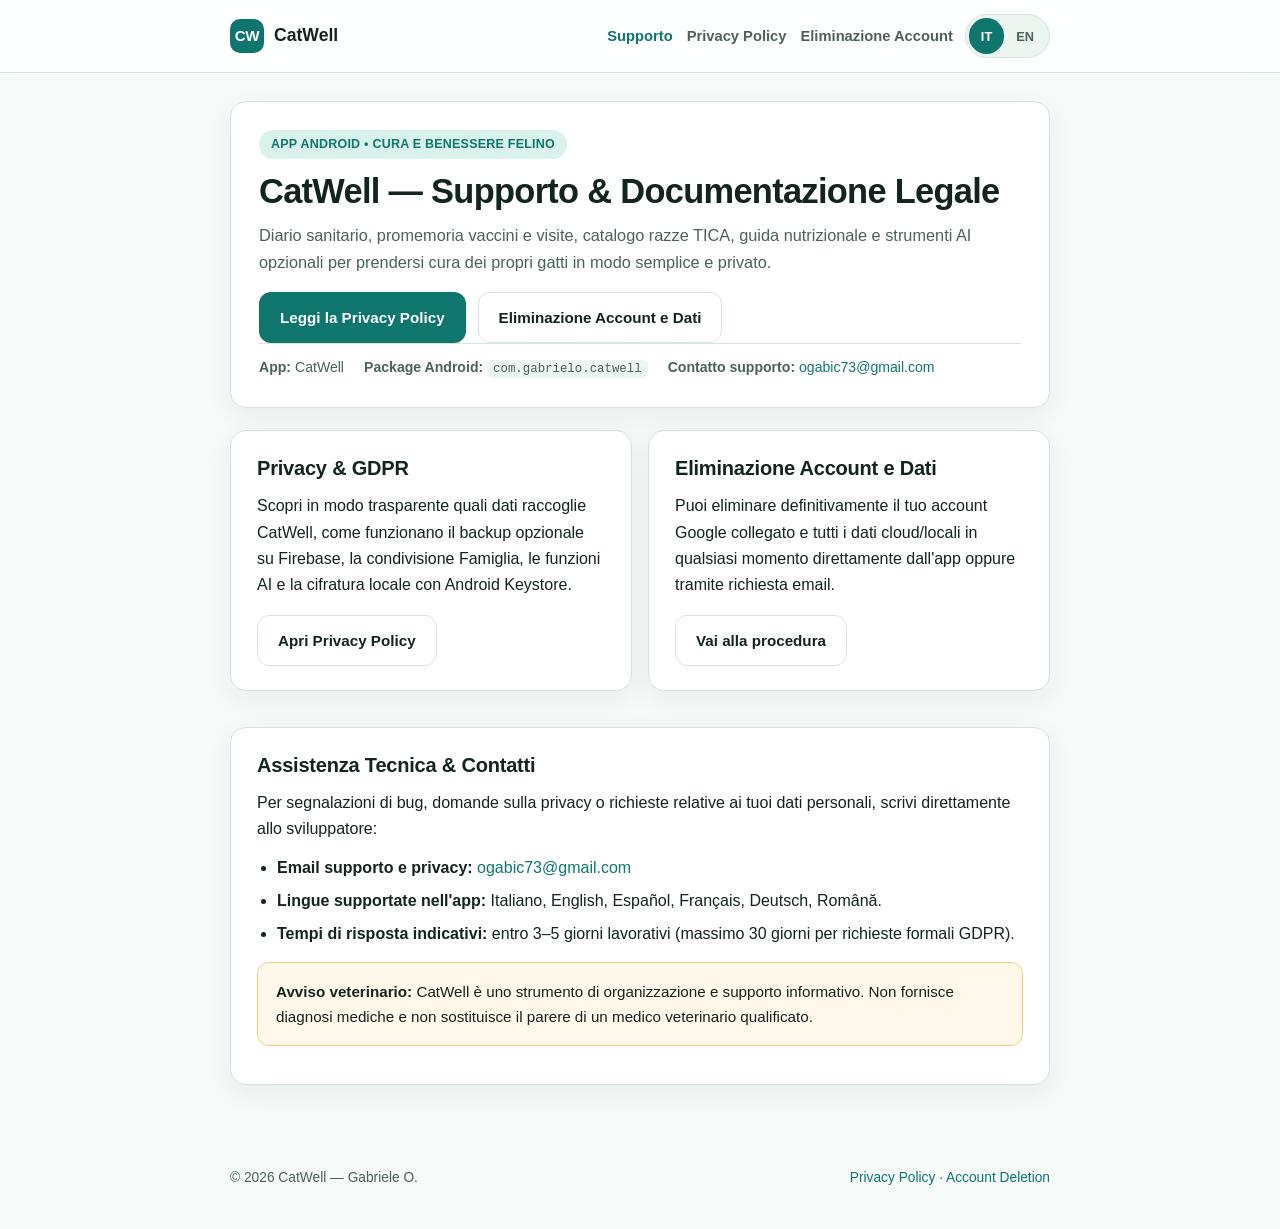
==== index.html @ 0271b12c "Add files via upload" ====
<!DOCTYPE html>
<html lang="it">
<head>
  <meta charset="UTF-8">
  <meta name="viewport" content="width=device-width, initial-scale=1.0">
  <title>CatWell — Supporto, Privacy &amp; Eliminazione Account</title>
  <meta name="description" content="Centro supporto, informativa sulla privacy GDPR e istruzioni di eliminazione account per l'app Android CatWell.">
  <link rel="stylesheet" href="styles.css">
</head>
<body>
  <header class="site-header">
    <div class="header-inner">
      <a class="brand" href="index.html">
        <span class="brand-mark" aria-hidden="true">CW</span>
        <span>CatWell</span>
      </a>
      <div class="header-actions">
        <nav class="nav-links" aria-label="Menu principale">
          <a href="index.html" aria-current="page" data-i18n-it="Supporto" data-i18n-en="Support">Supporto</a>
          <a href="privacy-policy.html" data-i18n-it="Privacy Policy" data-i18n-en="Privacy Policy">Privacy Policy</a>
          <a href="account-deletion.html" data-i18n-it="Eliminazione Account" data-i18n-en="Account Deletion">Eliminazione Account</a>
        </nav>
        <div class="lang-switch" role="group" aria-label="Language switcher">
          <button type="button" class="lang-btn active" data-lang-btn="it" aria-pressed="true">IT</button>
          <button type="button" class="lang-btn" data-lang-btn="en" aria-pressed="false">EN</button>
        </div>
      </div>
    </div>
  </header>

  <main class="container">
    <!-- ITALIAN CONTENT -->
    <div data-lang="it">
      <section class="hero">
        <span class="eyebrow">App Android • Cura e Benessere Felino</span>
        <h1>CatWell — Supporto &amp; Documentazione Legale</h1>
        <p class="lead">
          Diario sanitario, promemoria vaccini e visite, catalogo razze TICA, guida nutrizionale e
          strumenti AI opzionali per prendersi cura dei propri gatti in modo semplice e privato.
        </p>
        <div class="btn-row">
          <a class="btn btn-primary" href="privacy-policy.html">Leggi la Privacy Policy</a>
          <a class="btn btn-outline" href="account-deletion.html">Eliminazione Account e Dati</a>
        </div>
        <div class="meta-row">
          <span><strong>App:</strong> CatWell</span>
          <span><strong>Package Android:</strong> <code>com.gabrielo.catwell</code></span>
          <span><strong>Contatto supporto:</strong> <a href="mailto:ogabic73@gmail.com">ogabic73@gmail.com</a></span>
        </div>
      </section>

      <div class="card-grid">
        <article class="card">
          <h2>Privacy &amp; GDPR</h2>
          <p>
            Scopri in modo trasparente quali dati raccoglie CatWell, come funzionano il backup opzionale
            su Firebase, la condivisione Famiglia, le funzioni AI e la cifratura locale con Android Keystore.
          </p>
          <div class="btn-row">
            <a class="btn btn-outline" href="privacy-policy.html">Apri Privacy Policy</a>
          </div>
        </article>

        <article class="card">
          <h2>Eliminazione Account e Dati</h2>
          <p>
            Puoi eliminare definitivamente il tuo account Google collegato e tutti i dati cloud/locali
            in qualsiasi momento direttamente dall'app oppure tramite richiesta email.
          </p>
          <div class="btn-row">
            <a class="btn btn-outline" href="account-deletion.html">Vai alla procedura</a>
          </div>
        </article>
      </div>

      <section class="card">
        <h2>Assistenza Tecnica &amp; Contatti</h2>
        <p>
          Per segnalazioni di bug, domande sulla privacy o richieste relative ai tuoi dati personali,
          scrivi direttamente allo sviluppatore:
        </p>
        <ul>
          <li><strong>Email supporto e privacy:</strong> <a href="mailto:ogabic73@gmail.com?subject=Supporto%20CatWell">ogabic73@gmail.com</a></li>
          <li><strong>Lingue supportate nell'app:</strong> Italiano, English, Español, Français, Deutsch, Română.</li>
          <li><strong>Tempi di risposta indicativi:</strong> entro 3–5 giorni lavorativi (massimo 30 giorni per richieste formali GDPR).</li>
        </ul>
        <div class="callout">
          <strong>Avviso veterinario:</strong> CatWell è uno strumento di organizzazione e supporto
          informativo. Non fornisce diagnosi mediche e non sostituisce il parere di un medico veterinario qualificato.
        </div>
      </section>
    </div>

    <!-- ENGLISH CONTENT -->
    <div data-lang="en" class="lang-hidden">
      <section class="hero">
        <span class="eyebrow">Android App • Feline Care &amp; Wellness</span>
        <h1>CatWell — Support &amp; Legal Center</h1>
        <p class="lead">
          Health diary, vaccination and vet reminders, TICA breed catalog, nutrition guidance, and
          optional AI tools designed to help you care for your cats with privacy-first architecture.
        </p>
        <div class="btn-row">
          <a class="btn btn-primary" href="privacy-policy.html#en">Read Privacy Policy</a>
          <a class="btn btn-outline" href="account-deletion.html#en">Account &amp; Data Deletion</a>
        </div>
        <div class="meta-row">
          <span><strong>App:</strong> CatWell</span>
          <span><strong>Android Package:</strong> <code>com.gabrielo.catwell</code></span>
          <span><strong>Support Email:</strong> <a href="mailto:ogabic73@gmail.com">ogabic73@gmail.com</a></span>
        </div>
      </section>

      <div class="card-grid">
        <article class="card">
          <h2>Privacy &amp; GDPR</h2>
          <p>
            Review transparently what data CatWell processes, including optional Google Sign-In cloud
            backup, Family Sync, optional AI photo analysis, and local Android Keystore encryption.
          </p>
          <div class="btn-row">
            <a class="btn btn-outline" href="privacy-policy.html#en">Open Privacy Policy</a>
          </div>
        </article>

        <article class="card">
          <h2>Account &amp; Data Deletion</h2>
          <p>
            Permanently delete your linked account and all local/cloud records at any time directly
            inside the CatWell app or via email request if you have already uninstalled the app.
          </p>
          <div class="btn-row">
            <a class="btn btn-outline" href="account-deletion.html#en">View Deletion Steps</a>
          </div>
        </article>
      </div>

      <section class="card">
        <h2>Technical Support &amp; Contact</h2>
        <p>
          For technical support, privacy questions, or GDPR data requests, please contact the developer:
        </p>
        <ul>
          <li><strong>Support &amp; Privacy Email:</strong> <a href="mailto:ogabic73@gmail.com?subject=CatWell%20Support">ogabic73@gmail.com</a></li>
          <li><strong>Supported In-App Languages:</strong> Italian, English, Spanish, French, German, Romanian.</li>
          <li><strong>Response Time:</strong> Typically within 3–5 business days (maximum 30 days for formal GDPR requests).</li>
        </ul>
        <div class="callout">
          <strong>Veterinary Disclaimer:</strong> CatWell is an informational and organizational tool.
          It does not provide medical diagnoses and never replaces advice from a licensed veterinarian.
        </div>
      </section>
    </div>
  </main>

  <footer class="site-footer">
    <span>© 2026 CatWell — Gabriele O.</span>
    <span><a href="privacy-policy.html">Privacy Policy</a> · <a href="account-deletion.html">Account Deletion</a></span>
  </footer>

  <script>
    (function () {
      function setLang(lang) {
        document.documentElement.lang = lang;
        document.querySelectorAll('[data-lang]').forEach(function (el) {
          el.classList.toggle('lang-hidden', el.getAttribute('data-lang') !== lang);
        });
        document.querySelectorAll('[data-lang-btn]').forEach(function (btn) {
          var active = btn.getAttribute('data-lang-btn') === lang;
          btn.classList.toggle('active', active);
          btn.setAttribute('aria-pressed', active ? 'true' : 'false');
        });
        document.querySelectorAll('[data-i18n-it]').forEach(function (el) {
          el.textContent = el.getAttribute(lang === 'en' ? 'data-i18n-en' : 'data-i18n-it');
        });
      }
      var initial = (window.location.hash === '#en' || new URLSearchParams(window.location.search).get('lang') === 'en') ? 'en' : 'it';
      setLang(initial);
      document.querySelectorAll('[data-lang-btn]').forEach(function (btn) {
        btn.addEventListener('click', function () {
          setLang(btn.getAttribute('data-lang-btn'));
        });
      });
    })();
  </script>
</body>
</html>
---- styles.css ----
:root {
  --bg: #f6faf8;
  --surface: #ffffff;
  --surface-subtle: #edf5f1;
  --text: #13231f;
  --text-muted: #4b615b;
  --primary: #0f766e;
  --primary-hover: #0d5f59;
  --primary-soft: #d9f2ec;
  --border: #d5e4de;
  --danger: #b42318;
  --danger-soft: #fee4e2;
  --warning-bg: #fff8eb;
  --warning-border: #f5c97b;
  --shadow: 0 8px 28px rgba(15, 45, 38, 0.06);
  --radius: 16px;
}

@media (prefers-color-scheme: dark) {
  :root {
    --bg: #0c1412;
    --surface: #13201d;
    --surface-subtle: #192925;
    --text: #e9f3f0;
    --text-muted: #a3bab3;
    --primary: #2dd4bf;
    --primary-hover: #5eead4;
    --primary-soft: rgba(45, 212, 191, 0.14);
    --border: #243934;
    --danger: #fda29b;
    --danger-soft: rgba(240, 68, 56, 0.16);
    --warning-bg: rgba(245, 158, 11, 0.12);
    --warning-border: rgba(245, 158, 11, 0.35);
    --shadow: 0 12px 32px rgba(0, 0, 0, 0.35);
  }
}

* {
  box-sizing: border-box;
}

html {
  scroll-behavior: smooth;
}

body {
  margin: 0;
  font-family: -apple-system, BlinkMacSystemFont, "Segoe UI", Roboto, Inter, Helvetica, Arial, sans-serif;
  background: var(--bg);
  color: var(--text);
  line-height: 1.65;
  -webkit-font-smoothing: antialiased;
}

a {
  color: var(--primary);
  text-decoration: none;
}

a:hover {
  text-decoration: underline;
}

.site-header {
  position: sticky;
  top: 0;
  z-index: 20;
  background: color-mix(in srgb, var(--surface) 88%, transparent);
  backdrop-filter: blur(12px);
  border-bottom: 1px solid var(--border);
}

.header-inner {
  max-width: 860px;
  margin: 0 auto;
  padding: 14px 20px;
  display: flex;
  align-items: center;
  justify-content: space-between;
  gap: 12px;
  flex-wrap: wrap;
}

.brand {
  display: inline-flex;
  align-items: center;
  gap: 10px;
  font-weight: 800;
  font-size: 1.1rem;
  color: var(--text);
}

.brand-mark {
  width: 34px;
  height: 34px;
  border-radius: 10px;
  background: var(--primary);
  color: #ffffff;
  display: inline-flex;
  align-items: center;
  justify-content: center;
  font-weight: 800;
  font-size: 0.95rem;
  letter-spacing: -0.02em;
}

@media (prefers-color-scheme: dark) {
  .brand-mark {
    color: #062825;
  }
}

.header-actions {
  display: flex;
  align-items: center;
  gap: 12px;
  flex-wrap: wrap;
}

.nav-links {
  display: flex;
  gap: 14px;
  font-size: 0.92rem;
  font-weight: 600;
}

.nav-links a {
  color: var(--text-muted);
}

.nav-links a[aria-current="page"],
.nav-links a:hover {
  color: var(--primary);
}

.lang-switch {
  display: inline-flex;
  padding: 3px;
  border-radius: 999px;
  border: 1px solid var(--border);
  background: var(--surface-subtle);
}

.lang-btn {
  border: 0;
  background: transparent;
  color: var(--text-muted);
  font-weight: 700;
  font-size: 0.8rem;
  padding: 6px 12px;
  min-height: 36px;
  border-radius: 999px;
  cursor: pointer;
}

.lang-btn.active {
  background: var(--primary);
  color: #ffffff;
}

@media (prefers-color-scheme: dark) {
  .lang-btn.active {
    color: #062825;
  }
}

.container {
  max-width: 860px;
  margin: 0 auto;
  padding: 28px 20px 64px;
}

.hero {
  background: var(--surface);
  border: 1px solid var(--border);
  border-radius: var(--radius);
  padding: 28px;
  box-shadow: var(--shadow);
  margin-bottom: 22px;
}

.eyebrow {
  display: inline-block;
  padding: 4px 12px;
  border-radius: 999px;
  background: var(--primary-soft);
  color: var(--primary);
  font-size: 0.78rem;
  font-weight: 700;
  letter-spacing: 0.02em;
  text-transform: uppercase;
  margin-bottom: 12px;
}

h1 {
  margin: 0 0 10px;
  font-size: clamp(1.6rem, 3.2vw, 2.15rem);
  line-height: 1.2;
  letter-spacing: -0.02em;
}

h2 {
  margin: 0 0 12px;
  font-size: 1.25rem;
  line-height: 1.3;
  letter-spacing: -0.01em;
}

h3 {
  margin: 18px 0 8px;
  font-size: 1.02rem;
}

p {
  margin: 0 0 12px;
  color: var(--text);
}

.lead {
  color: var(--text-muted);
  font-size: 1.02rem;
  margin-bottom: 16px;
}

.meta-row {
  display: flex;
  flex-wrap: wrap;
  gap: 10px 20px;
  font-size: 0.88rem;
  color: var(--text-muted);
  padding-top: 12px;
  border-top: 1px solid var(--border);
}

.card {
  background: var(--surface);
  border: 1px solid var(--border);
  border-radius: var(--radius);
  padding: 24px 26px;
  box-shadow: var(--shadow);
  margin-bottom: 18px;
}

.card-grid {
  display: grid;
  grid-template-columns: repeat(auto-fit, minmax(240px, 1fr));
  gap: 16px;
  margin-bottom: 18px;
}

.card ul,
.card ol {
  margin: 8px 0 12px;
  padding-left: 20px;
}

.card li {
  margin-bottom: 7px;
}

.callout {
  padding: 16px 18px;
  border-radius: 12px;
  background: var(--warning-bg);
  border: 1px solid var(--warning-border);
  margin: 14px 0;
  font-size: 0.95rem;
}

.callout-danger {
  padding: 16px 18px;
  border-radius: 12px;
  background: var(--danger-soft);
  border: 1px solid color-mix(in srgb, var(--danger) 35%, transparent);
  margin: 14px 0;
  font-size: 0.95rem;
}

.btn-row {
  display: flex;
  flex-wrap: wrap;
  gap: 12px;
  margin-top: 16px;
}

.btn {
  display: inline-flex;
  align-items: center;
  justify-content: center;
  min-height: 48px;
  padding: 12px 20px;
  border-radius: 12px;
  font-weight: 700;
  font-size: 0.95rem;
  border: 1px solid transparent;
  transition: background-color 0.15s ease, border-color 0.15s ease;
}

.btn:hover {
  text-decoration: none;
}

.btn-primary {
  background: var(--primary);
  color: #ffffff;
}

.btn-primary:hover {
  background: var(--primary-hover);
}

@media (prefers-color-scheme: dark) {
  .btn-primary {
    color: #062825;
  }
}

.btn-outline {
  background: transparent;
  color: var(--text);
  border-color: var(--border);
}

.btn-outline:hover {
  background: var(--surface-subtle);
}

.btn-danger {
  background: var(--danger);
  color: #ffffff;
}

@media (prefers-color-scheme: dark) {
  .btn-danger {
    color: #2b0706;
  }
}

.toc {
  display: flex;
  flex-wrap: wrap;
  gap: 8px;
  margin-top: 14px;
}

.toc a {
  font-size: 0.85rem;
  font-weight: 600;
  padding: 6px 12px;
  border-radius: 999px;
  background: var(--surface-subtle);
  border: 1px solid var(--border);
  color: var(--text);
}

.toc a:hover {
  border-color: var(--primary);
  color: var(--primary);
  text-decoration: none;
}

.table-wrap {
  width: 100%;
  overflow-x: auto;
  margin: 12px 0;
}

table {
  width: 100%;
  border-collapse: collapse;
  font-size: 0.92rem;
}

th,
td {
  text-align: left;
  padding: 11px 12px;
  border-bottom: 1px solid var(--border);
  vertical-align: top;
}

th {
  background: var(--surface-subtle);
  font-weight: 700;
}

code {
  font-family: ui-monospace, SFMono-Regular, Menlo, Monaco, Consolas, monospace;
  font-size: 0.88em;
  padding: 2px 6px;
  border-radius: 6px;
  background: var(--surface-subtle);
}

.site-footer {
  max-width: 860px;
  margin: 0 auto;
  padding: 0 20px 40px;
  color: var(--text-muted);
  font-size: 0.86rem;
  display: flex;
  justify-content: space-between;
  flex-wrap: wrap;
  gap: 10px;
}

.lang-hidden {
  display: none !important;
}

@media (max-width: 600px) {
  .hero,
  .card {
    padding: 20px 18px;
  }
}
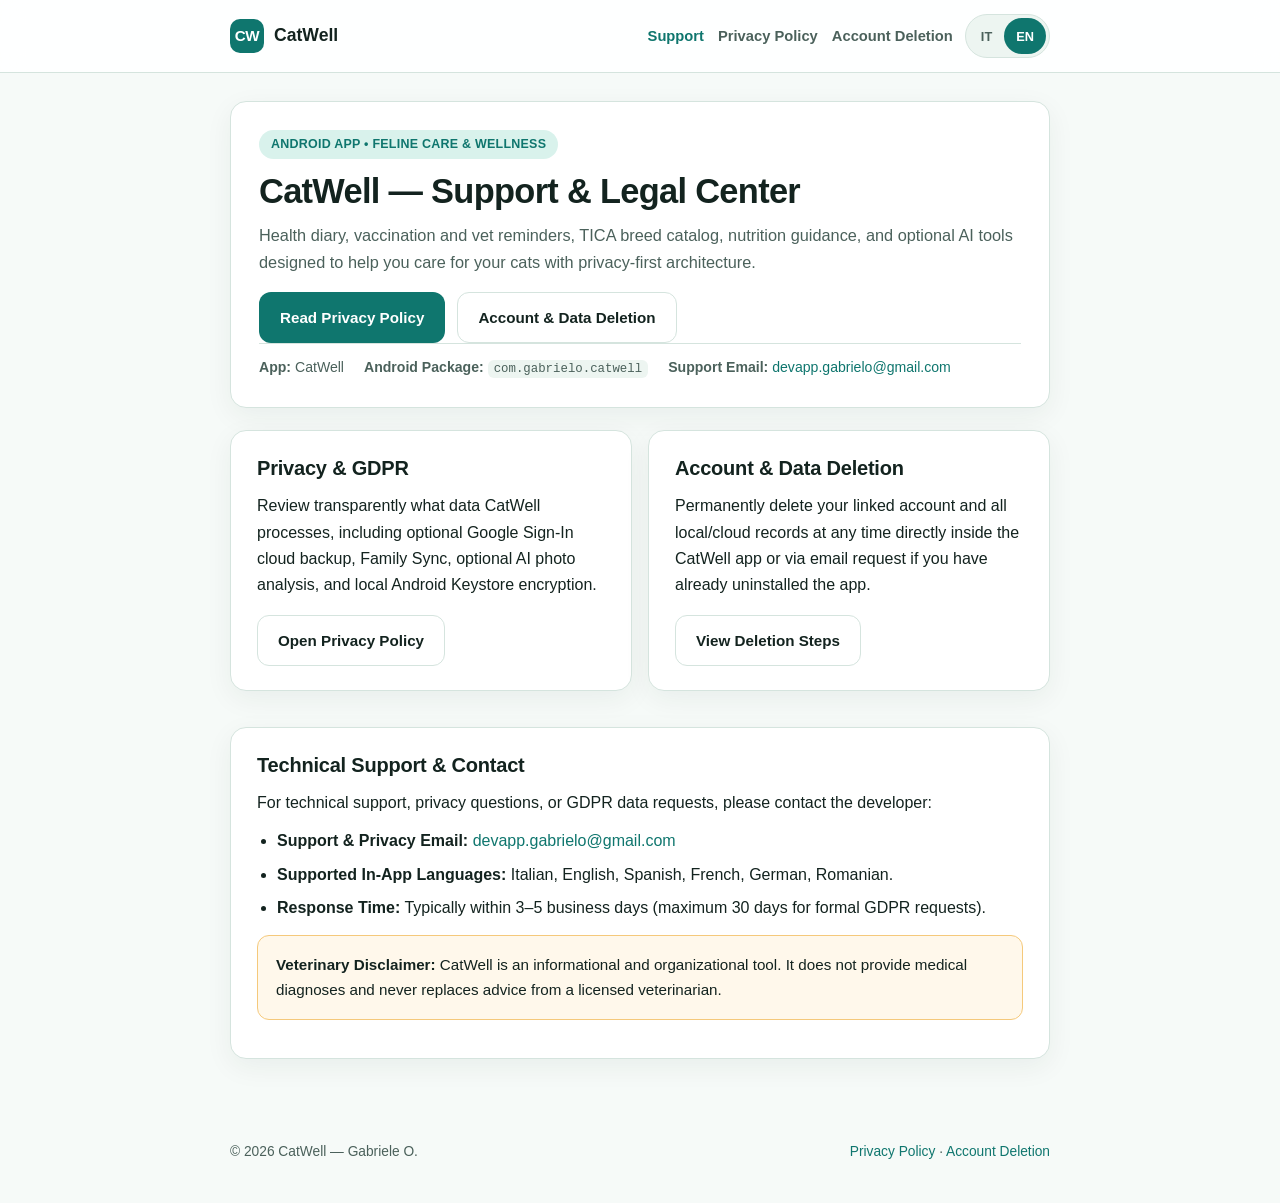
==== commit f2854529: "Add files via upload" ====
--- a/index.html
+++ b/index.html
@@ -45,7 +45,7 @@
         <div class="meta-row">
           <span><strong>App:</strong> CatWell</span>
           <span><strong>Package Android:</strong> <code>com.gabrielo.catwell</code></span>
-          <span><strong>Contatto supporto:</strong> <a href="mailto:ogabic73@gmail.com">ogabic73@gmail.com</a></span>
+          <span><strong>Contatto supporto:</strong> <a href="mailto:devapp.gabrielo@gmail.com">devapp.gabrielo@gmail.com</a></span>
         </div>
       </section>
 
@@ -80,7 +80,7 @@
           scrivi direttamente allo sviluppatore:
         </p>
         <ul>
-          <li><strong>Email supporto e privacy:</strong> <a href="mailto:ogabic73@gmail.com?subject=Supporto%20CatWell">ogabic73@gmail.com</a></li>
+          <li><strong>Email supporto e privacy:</strong> <a href="mailto:devapp.gabrielo@gmail.com?subject=Supporto%20CatWell">devapp.gabrielo@gmail.com</a></li>
           <li><strong>Lingue supportate nell'app:</strong> Italiano, English, Español, Français, Deutsch, Română.</li>
           <li><strong>Tempi di risposta indicativi:</strong> entro 3–5 giorni lavorativi (massimo 30 giorni per richieste formali GDPR).</li>
         </ul>
@@ -107,7 +107,7 @@
         <div class="meta-row">
           <span><strong>App:</strong> CatWell</span>
           <span><strong>Android Package:</strong> <code>com.gabrielo.catwell</code></span>
-          <span><strong>Support Email:</strong> <a href="mailto:ogabic73@gmail.com">ogabic73@gmail.com</a></span>
+          <span><strong>Support Email:</strong> <a href="mailto:devapp.gabrielo@gmail.com">devapp.gabrielo@gmail.com</a></span>
         </div>
       </section>
 
@@ -141,7 +141,7 @@
           For technical support, privacy questions, or GDPR data requests, please contact the developer:
         </p>
         <ul>
-          <li><strong>Support &amp; Privacy Email:</strong> <a href="mailto:ogabic73@gmail.com?subject=CatWell%20Support">ogabic73@gmail.com</a></li>
+          <li><strong>Support &amp; Privacy Email:</strong> <a href="mailto:devapp.gabrielo@gmail.com?subject=CatWell%20Support">devapp.gabrielo@gmail.com</a></li>
           <li><strong>Supported In-App Languages:</strong> Italian, English, Spanish, French, German, Romanian.</li>
           <li><strong>Response Time:</strong> Typically within 3–5 business days (maximum 30 days for formal GDPR requests).</li>
         </ul>
@@ -160,7 +160,7 @@
 
   <script>
     (function () {
-      function setLang(lang) {
+      function setLang(lang, persist) {
         document.documentElement.lang = lang;
         document.querySelectorAll('[data-lang]').forEach(function (el) {
           el.classList.toggle('lang-hidden', el.getAttribute('data-lang') !== lang);
@@ -173,12 +173,26 @@
         document.querySelectorAll('[data-i18n-it]').forEach(function (el) {
           el.textContent = el.getAttribute(lang === 'en' ? 'data-i18n-en' : 'data-i18n-it');
         });
+        if (persist) {
+          try { sessionStorage.setItem('catwell_legal_lang', lang); } catch (e) {}
+        }
       }
-      var initial = (window.location.hash === '#en' || new URLSearchParams(window.location.search).get('lang') === 'en') ? 'en' : 'it';
-      setLang(initial);
+      function detectInitialLang() {
+        var hash = (window.location.hash || '').toLowerCase();
+        var param = (new URLSearchParams(window.location.search).get('lang') || '').toLowerCase();
+        if (param === 'it' || hash === '#it' || hash.indexOf('#it-') === 0) return 'it';
+        if (param === 'en' || hash === '#en' || hash.indexOf('#en-') === 0) return 'en';
+        try {
+          var saved = sessionStorage.getItem('catwell_legal_lang');
+          if (saved === 'it' || saved === 'en') return saved;
+        } catch (e) {}
+        var browserLang = (navigator.language || (navigator.languages && navigator.languages[0]) || 'en').toLowerCase();
+        return browserLang.indexOf('it') === 0 ? 'it' : 'en';
+      }
+      setLang(detectInitialLang(), false);
       document.querySelectorAll('[data-lang-btn]').forEach(function (btn) {
         btn.addEventListener('click', function () {
-          setLang(btn.getAttribute('data-lang-btn'));
+          setLang(btn.getAttribute('data-lang-btn'), true);
         });
       });
     })();
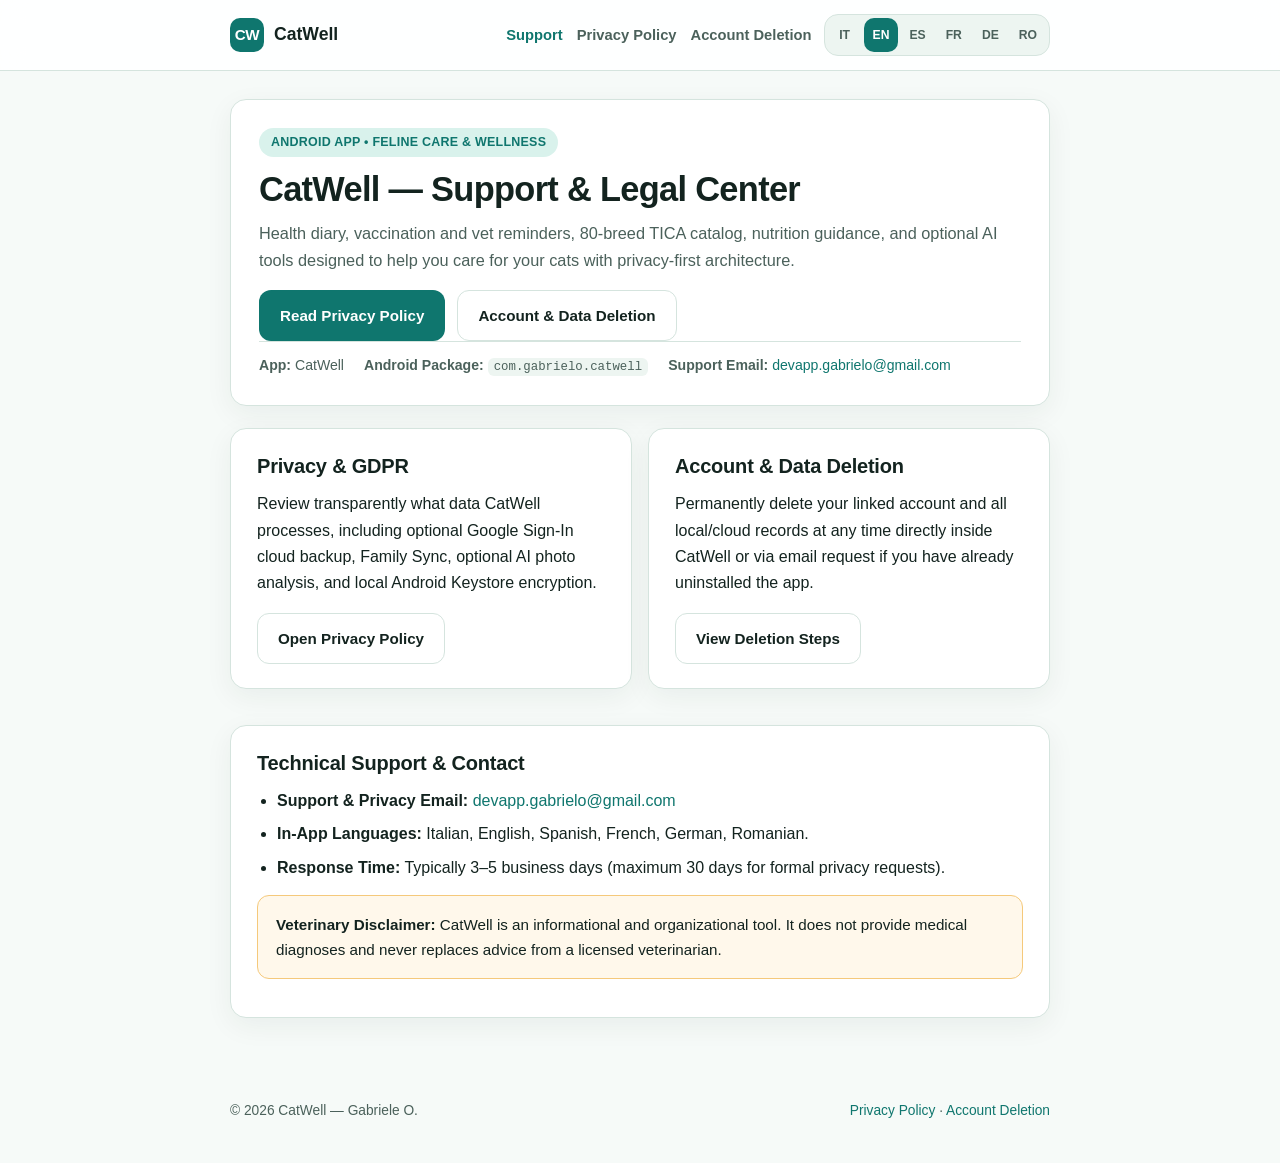
==== commit f8d25061: "Add files via upload" ====
--- a/index.html
+++ b/index.html
@@ -3,8 +3,8 @@
 <head>
   <meta charset="UTF-8">
   <meta name="viewport" content="width=device-width, initial-scale=1.0">
-  <title>CatWell — Supporto, Privacy &amp; Eliminazione Account</title>
-  <meta name="description" content="Centro supporto, informativa sulla privacy GDPR e istruzioni di eliminazione account per l'app Android CatWell.">
+  <title>CatWell — Support, Privacy &amp; Account Deletion</title>
+  <meta name="description" content="Official support center, GDPR/international Privacy Policy, and Account Deletion instructions for the CatWell Android app (IT, EN, ES, FR, DE, RO).">
   <link rel="stylesheet" href="styles.css">
 </head>
 <body>
@@ -15,32 +15,36 @@
         <span>CatWell</span>
       </a>
       <div class="header-actions">
-        <nav class="nav-links" aria-label="Menu principale">
-          <a href="index.html" aria-current="page" data-i18n-it="Supporto" data-i18n-en="Support">Supporto</a>
-          <a href="privacy-policy.html" data-i18n-it="Privacy Policy" data-i18n-en="Privacy Policy">Privacy Policy</a>
-          <a href="account-deletion.html" data-i18n-it="Eliminazione Account" data-i18n-en="Account Deletion">Eliminazione Account</a>
+        <nav class="nav-links" aria-label="Main navigation">
+          <a href="index.html" aria-current="page" data-nav="support">Supporto</a>
+          <a href="privacy-policy.html" data-nav="privacy">Privacy Policy</a>
+          <a href="account-deletion.html" data-nav="deletion">Eliminazione Account</a>
         </nav>
         <div class="lang-switch" role="group" aria-label="Language switcher">
           <button type="button" class="lang-btn active" data-lang-btn="it" aria-pressed="true">IT</button>
           <button type="button" class="lang-btn" data-lang-btn="en" aria-pressed="false">EN</button>
+          <button type="button" class="lang-btn" data-lang-btn="es" aria-pressed="false">ES</button>
+          <button type="button" class="lang-btn" data-lang-btn="fr" aria-pressed="false">FR</button>
+          <button type="button" class="lang-btn" data-lang-btn="de" aria-pressed="false">DE</button>
+          <button type="button" class="lang-btn" data-lang-btn="ro" aria-pressed="false">RO</button>
         </div>
       </div>
     </div>
   </header>
 
   <main class="container">
-    <!-- ITALIAN CONTENT -->
+    <!-- ITALIAN -->
     <div data-lang="it">
       <section class="hero">
         <span class="eyebrow">App Android • Cura e Benessere Felino</span>
         <h1>CatWell — Supporto &amp; Documentazione Legale</h1>
         <p class="lead">
-          Diario sanitario, promemoria vaccini e visite, catalogo razze TICA, guida nutrizionale e
+          Diario sanitario, promemoria vaccini e visite, catalogo 80 razze TICA, guida nutrizionale e
           strumenti AI opzionali per prendersi cura dei propri gatti in modo semplice e privato.
         </p>
         <div class="btn-row">
-          <a class="btn btn-primary" href="privacy-policy.html">Leggi la Privacy Policy</a>
-          <a class="btn btn-outline" href="account-deletion.html">Eliminazione Account e Dati</a>
+          <a class="btn btn-primary" href="privacy-policy.html#it">Leggi la Privacy Policy</a>
+          <a class="btn btn-outline" href="account-deletion.html#it">Eliminazione Account e Dati</a>
         </div>
         <div class="meta-row">
           <span><strong>App:</strong> CatWell</span>
@@ -53,51 +57,42 @@
         <article class="card">
           <h2>Privacy &amp; GDPR</h2>
           <p>
-            Scopri in modo trasparente quali dati raccoglie CatWell, come funzionano il backup opzionale
-            su Firebase, la condivisione Famiglia, le funzioni AI e la cifratura locale con Android Keystore.
-          </p>
-          <div class="btn-row">
-            <a class="btn btn-outline" href="privacy-policy.html">Apri Privacy Policy</a>
-          </div>
-        </article>
-
+            Scopri quali dati tratta CatWell, come funzionano il backup opzionale su Firebase, la
+            condivisione Famiglia, le funzioni AI e la cifratura locale con Android Keystore.
+          </p>
+          <div class="btn-row"><a class="btn btn-outline" href="privacy-policy.html#it">Apri Privacy Policy</a></div>
+        </article>
         <article class="card">
           <h2>Eliminazione Account e Dati</h2>
           <p>
             Puoi eliminare definitivamente il tuo account Google collegato e tutti i dati cloud/locali
             in qualsiasi momento direttamente dall'app oppure tramite richiesta email.
           </p>
-          <div class="btn-row">
-            <a class="btn btn-outline" href="account-deletion.html">Vai alla procedura</a>
-          </div>
+          <div class="btn-row"><a class="btn btn-outline" href="account-deletion.html#it">Vai alla procedura</a></div>
         </article>
       </div>
 
       <section class="card">
         <h2>Assistenza Tecnica &amp; Contatti</h2>
-        <p>
-          Per segnalazioni di bug, domande sulla privacy o richieste relative ai tuoi dati personali,
-          scrivi direttamente allo sviluppatore:
-        </p>
         <ul>
           <li><strong>Email supporto e privacy:</strong> <a href="mailto:devapp.gabrielo@gmail.com?subject=Supporto%20CatWell">devapp.gabrielo@gmail.com</a></li>
-          <li><strong>Lingue supportate nell'app:</strong> Italiano, English, Español, Français, Deutsch, Română.</li>
-          <li><strong>Tempi di risposta indicativi:</strong> entro 3–5 giorni lavorativi (massimo 30 giorni per richieste formali GDPR).</li>
-        </ul>
-        <div class="callout">
-          <strong>Avviso veterinario:</strong> CatWell è uno strumento di organizzazione e supporto
-          informativo. Non fornisce diagnosi mediche e non sostituisce il parere di un medico veterinario qualificato.
-        </div>
-      </section>
-    </div>
-
-    <!-- ENGLISH CONTENT -->
+          <li><strong>Lingue dell'app:</strong> Italiano, English, Español, Français, Deutsch, Română.</li>
+          <li><strong>Tempi di risposta:</strong> 3–5 giorni lavorativi (massimo 30 giorni per richieste formali GDPR).</li>
+        </ul>
+        <div class="callout">
+          <strong>Avviso veterinario:</strong> CatWell è uno strumento informativo e organizzativo.
+          Non fornisce diagnosi mediche e non sostituisce un medico veterinario qualificato.
+        </div>
+      </section>
+    </div>
+
+    <!-- ENGLISH -->
     <div data-lang="en" class="lang-hidden">
       <section class="hero">
         <span class="eyebrow">Android App • Feline Care &amp; Wellness</span>
         <h1>CatWell — Support &amp; Legal Center</h1>
         <p class="lead">
-          Health diary, vaccination and vet reminders, TICA breed catalog, nutrition guidance, and
+          Health diary, vaccination and vet reminders, 80-breed TICA catalog, nutrition guidance, and
           optional AI tools designed to help you care for your cats with privacy-first architecture.
         </p>
         <div class="btn-row">
@@ -118,36 +113,240 @@
             Review transparently what data CatWell processes, including optional Google Sign-In cloud
             backup, Family Sync, optional AI photo analysis, and local Android Keystore encryption.
           </p>
-          <div class="btn-row">
-            <a class="btn btn-outline" href="privacy-policy.html#en">Open Privacy Policy</a>
-          </div>
-        </article>
-
+          <div class="btn-row"><a class="btn btn-outline" href="privacy-policy.html#en">Open Privacy Policy</a></div>
+        </article>
         <article class="card">
           <h2>Account &amp; Data Deletion</h2>
           <p>
             Permanently delete your linked account and all local/cloud records at any time directly
-            inside the CatWell app or via email request if you have already uninstalled the app.
-          </p>
-          <div class="btn-row">
-            <a class="btn btn-outline" href="account-deletion.html#en">View Deletion Steps</a>
-          </div>
+            inside CatWell or via email request if you have already uninstalled the app.
+          </p>
+          <div class="btn-row"><a class="btn btn-outline" href="account-deletion.html#en">View Deletion Steps</a></div>
         </article>
       </div>
 
       <section class="card">
         <h2>Technical Support &amp; Contact</h2>
-        <p>
-          For technical support, privacy questions, or GDPR data requests, please contact the developer:
-        </p>
         <ul>
           <li><strong>Support &amp; Privacy Email:</strong> <a href="mailto:devapp.gabrielo@gmail.com?subject=CatWell%20Support">devapp.gabrielo@gmail.com</a></li>
-          <li><strong>Supported In-App Languages:</strong> Italian, English, Spanish, French, German, Romanian.</li>
-          <li><strong>Response Time:</strong> Typically within 3–5 business days (maximum 30 days for formal GDPR requests).</li>
+          <li><strong>In-App Languages:</strong> Italian, English, Spanish, French, German, Romanian.</li>
+          <li><strong>Response Time:</strong> Typically 3–5 business days (maximum 30 days for formal privacy requests).</li>
         </ul>
         <div class="callout">
           <strong>Veterinary Disclaimer:</strong> CatWell is an informational and organizational tool.
           It does not provide medical diagnoses and never replaces advice from a licensed veterinarian.
+        </div>
+      </section>
+    </div>
+
+    <!-- SPANISH -->
+    <div data-lang="es" class="lang-hidden">
+      <section class="hero">
+        <span class="eyebrow">App Android • Cuidado y Bienestar Felino</span>
+        <h1>CatWell — Soporte y Documentación Legal</h1>
+        <p class="lead">
+          Diario de salud, recordatorios de vacunas y citas veterinarias, catálogo de 80 razas TICA,
+          guía nutricional y herramientas de IA opcionales para cuidar a tus gatos con privacidad.
+        </p>
+        <div class="btn-row">
+          <a class="btn btn-primary" href="privacy-policy.html#es">Leer Política de Privacidad</a>
+          <a class="btn btn-outline" href="account-deletion.html#es">Eliminación de Cuenta y Datos</a>
+        </div>
+        <div class="meta-row">
+          <span><strong>App:</strong> CatWell</span>
+          <span><strong>Paquete Android:</strong> <code>com.gabrielo.catwell</code></span>
+          <span><strong>Correo de soporte:</strong> <a href="mailto:devapp.gabrielo@gmail.com">devapp.gabrielo@gmail.com</a></span>
+        </div>
+      </section>
+
+      <div class="card-grid">
+        <article class="card">
+          <h2>Privacidad y RGPD</h2>
+          <p>
+            Consulta qué datos procesa CatWell, cómo funcionan la copia de seguridad en Firebase, la
+            sincronización familiar, las funciones de IA y el cifrado local con Android Keystore.
+          </p>
+          <div class="btn-row"><a class="btn btn-outline" href="privacy-policy.html#es">Abrir Privacidad</a></div>
+        </article>
+        <article class="card">
+          <h2>Eliminación de Cuenta y Datos</h2>
+          <p>
+            Puedes eliminar permanentemente tu cuenta vinculada y todos los datos locales o en la nube
+            en cualquier momento desde la app o mediante solicitud por correo electrónico.
+          </p>
+          <div class="btn-row"><a class="btn btn-outline" href="account-deletion.html#es">Ver instrucciones</a></div>
+        </article>
+      </div>
+
+      <section class="card">
+        <h2>Soporte Técnico y Contacto</h2>
+        <ul>
+          <li><strong>Correo de soporte y privacidad:</strong> <a href="mailto:devapp.gabrielo@gmail.com?subject=Soporte%20CatWell">devapp.gabrielo@gmail.com</a></li>
+          <li><strong>Idiomas de la app:</strong> Italiano, English, Español, Français, Deutsch, Română.</li>
+          <li><strong>Tiempo de respuesta:</strong> 3–5 días laborables (máximo 30 días para solicitudes formales de privacidad).</li>
+        </ul>
+        <div class="callout">
+          <strong>Aviso veterinario:</strong> CatWell es una herramienta informativa y organizativa.
+          No ofrece diagnósticos médicos ni sustituye la consulta de un veterinario titulado.
+        </div>
+      </section>
+    </div>
+
+    <!-- FRENCH -->
+    <div data-lang="fr" class="lang-hidden">
+      <section class="hero">
+        <span class="eyebrow">Application Android • Santé et Bien-être Félin</span>
+        <h1>CatWell — Assistance et Mentions Légales</h1>
+        <p class="lead">
+          Carnet de santé, rappels de vaccins et visites vétérinaires, catalogue de 80 races TICA,
+          guide nutritionnel et outils IA optionnels pour prendre soin de vos chats en toute confidentialité.
+        </p>
+        <div class="btn-row">
+          <a class="btn btn-primary" href="privacy-policy.html#fr">Lire la Politique de Confidentialité</a>
+          <a class="btn btn-outline" href="account-deletion.html#fr">Suppression du Compte et des Données</a>
+        </div>
+        <div class="meta-row">
+          <span><strong>Application :</strong> CatWell</span>
+          <span><strong>Package Android :</strong> <code>com.gabrielo.catwell</code></span>
+          <span><strong>Contact :</strong> <a href="mailto:devapp.gabrielo@gmail.com">devapp.gabrielo@gmail.com</a></span>
+        </div>
+      </section>
+
+      <div class="card-grid">
+        <article class="card">
+          <h2>Confidentialité &amp; RGPD</h2>
+          <p>
+            Découvrez en toute transparence les données traitées par CatWell : sauvegarde cloud Firebase
+            optionnelle, partage Famille, analyse photo IA et chiffrement local via Android Keystore.
+          </p>
+          <div class="btn-row"><a class="btn btn-outline" href="privacy-policy.html#fr">Ouvrir la Politique</a></div>
+        </article>
+        <article class="card">
+          <h2>Suppression du Compte</h2>
+          <p>
+            Supprimez définitivement votre compte Google associé et toutes vos données locales ou cloud
+            à tout moment directement dans l'application ou par demande par e-mail.
+          </p>
+          <div class="btn-row"><a class="btn btn-outline" href="account-deletion.html#fr">Voir la procédure</a></div>
+        </article>
+      </div>
+
+      <section class="card">
+        <h2>Assistance Technique et Contact</h2>
+        <ul>
+          <li><strong>E-mail d'assistance et confidentialité :</strong> <a href="mailto:devapp.gabrielo@gmail.com?subject=Assistance%20CatWell">devapp.gabrielo@gmail.com</a></li>
+          <li><strong>Langues prises en charge :</strong> Italiano, English, Español, Français, Deutsch, Română.</li>
+          <li><strong>Délai de réponse :</strong> 3 à 5 jours ouvrés (30 jours maximum pour les demandes RGPD).</li>
+        </ul>
+        <div class="callout">
+          <strong>Avertissement vétérinaire :</strong> CatWell est un outil d'organisation et d'information.
+          Il ne fournit aucun diagnostic médical et ne remplace jamais un vétérinaire qualifié.
+        </div>
+      </section>
+    </div>
+
+    <!-- GERMAN -->
+    <div data-lang="de" class="lang-hidden">
+      <section class="hero">
+        <span class="eyebrow">Android-App • Katzengesundheit &amp; Pflege</span>
+        <h1>CatWell — Support &amp; Rechtliche Hinweise</h1>
+        <p class="lead">
+          Gesundheitstagebuch, Impf- und Tierarzterinnerungen, 80-Rassen-TICA-Katalog, Ernährungsguide
+          und optionale KI-Funktionen für die sichere und private Pflege deiner Katzen.
+        </p>
+        <div class="btn-row">
+          <a class="btn btn-primary" href="privacy-policy.html#de">Datenschutzerklärung lesen</a>
+          <a class="btn btn-outline" href="account-deletion.html#de">Konto- &amp; Datenlöschung</a>
+        </div>
+        <div class="meta-row">
+          <span><strong>App:</strong> CatWell</span>
+          <span><strong>Android-Paket:</strong> <code>com.gabrielo.catwell</code></span>
+          <span><strong>Support-E-Mail:</strong> <a href="mailto:devapp.gabrielo@gmail.com">devapp.gabrielo@gmail.com</a></span>
+        </div>
+      </section>
+
+      <div class="card-grid">
+        <article class="card">
+          <h2>Datenschutz &amp; DSGVO</h2>
+          <p>
+            Erfahre transparent, welche Daten CatWell verarbeitet: optionales Firebase-Cloud-Backup,
+            Familien-Sync, optionale KI-Fotoanalyse und lokale Verschlüsselung per Android Keystore.
+          </p>
+          <div class="btn-row"><a class="btn btn-outline" href="privacy-policy.html#de">Datenschutz öffnen</a></div>
+        </article>
+        <article class="card">
+          <h2>Konto- &amp; Datenlöschung</h2>
+          <p>
+            Lösche dein verknüpftes Google-Konto sowie alle lokalen und Cloud-Daten jederzeit direkt in
+            der App oder per E-Mail-Anfrage, falls du die App bereits deinstalliert hast.
+          </p>
+          <div class="btn-row"><a class="btn btn-outline" href="account-deletion.html#de">Zur Anleitung</a></div>
+        </article>
+      </div>
+
+      <section class="card">
+        <h2>Technischer Support &amp; Kontakt</h2>
+        <ul>
+          <li><strong>Support- und Datenschutz-E-Mail:</strong> <a href="mailto:devapp.gabrielo@gmail.com?subject=CatWell%20Support">devapp.gabrielo@gmail.com</a></li>
+          <li><strong>Unterstützte Sprachen:</strong> Italiano, English, Español, Français, Deutsch, Română.</li>
+          <li><strong>Antwortzeit:</strong> In der Regel 3–5 Werktage (maximal 30 Tage für DSGVO-Anfragen).</li>
+        </ul>
+        <div class="callout">
+          <strong>Tierärztlicher Hinweis:</strong> CatWell ist ein Informations- und Organisationswerkzeug.
+          Die App stellt keine medizinischen Diagnosen und ersetzt keinen Tierarzt.
+        </div>
+      </section>
+    </div>
+
+    <!-- ROMANIAN -->
+    <div data-lang="ro" class="lang-hidden">
+      <section class="hero">
+        <span class="eyebrow">Aplicație Android • Îngrijire și Sănătate Felină</span>
+        <h1>CatWell — Suport și Documentație Legală</h1>
+        <p class="lead">
+          Jurnal de sănătate, notificări pentru vaccinuri și vizite veterinare, catalog cu 80 de rase
+          TICA, ghid nutrițional și instrumente AI opționale pentru îngrijirea pisicilor tale.
+        </p>
+        <div class="btn-row">
+          <a class="btn btn-primary" href="privacy-policy.html#ro">Citește Politica de Confidențialitate</a>
+          <a class="btn btn-outline" href="account-deletion.html#ro">Ștergere Cont și Date</a>
+        </div>
+        <div class="meta-row">
+          <span><strong>Aplicație:</strong> CatWell</span>
+          <span><strong>Pachet Android:</strong> <code>com.gabrielo.catwell</code></span>
+          <span><strong>Email suport:</strong> <a href="mailto:devapp.gabrielo@gmail.com">devapp.gabrielo@gmail.com</a></span>
+        </div>
+      </section>
+
+      <div class="card-grid">
+        <article class="card">
+          <h2>Confidențialitate &amp; GDPR</h2>
+          <p>
+            Află transparent ce date prelucrează CatWell: backup cloud opțional în Firebase, sincronizare
+            de familie, funcții AI opționale și criptare locală cu Android Keystore.
+          </p>
+          <div class="btn-row"><a class="btn btn-outline" href="privacy-policy.html#ro">Deschide Politica</a></div>
+        </article>
+        <article class="card">
+          <h2>Ștergere Cont și Date</h2>
+          <p>
+            Poți șterge definitiv contul Google asociat și toate datele locale sau din cloud oricând,
+            direct din aplicație sau printr-o solicitare pe email.
+          </p>
+          <div class="btn-row"><a class="btn btn-outline" href="account-deletion.html#ro">Vezi procedura</a></div>
+        </article>
+      </div>
+
+      <section class="card">
+        <h2>Asistență Tehnică și Contact</h2>
+        <ul>
+          <li><strong>Email suport și confidențialitate:</strong> <a href="mailto:devapp.gabrielo@gmail.com?subject=Suport%20CatWell">devapp.gabrielo@gmail.com</a></li>
+          <li><strong>Limbi disponibile în aplicație:</strong> Italiano, English, Español, Français, Deutsch, Română.</li>
+          <li><strong>Timp de răspuns:</strong> 3–5 zile lucrătoare (maximum 30 de zile pentru cereri GDPR).</li>
+        </ul>
+        <div class="callout">
+          <strong>Notă veterinară:</strong> CatWell este un instrument informativ și de organizare.
+          Nu oferă diagnostice medicale și nu înlocuiește consultul unui medic veterinar autorizat.
         </div>
       </section>
     </div>
@@ -160,7 +359,17 @@
 
   <script>
     (function () {
+      var SUPPORTED = ['it', 'en', 'es', 'fr', 'de', 'ro'];
+      var NAV_LABELS = {
+        it: { support: 'Supporto', privacy: 'Privacy Policy', deletion: 'Eliminazione Account' },
+        en: { support: 'Support', privacy: 'Privacy Policy', deletion: 'Account Deletion' },
+        es: { support: 'Soporte', privacy: 'Privacidad', deletion: 'Eliminar Cuenta' },
+        fr: { support: 'Assistance', privacy: 'Confidentialité', deletion: 'Supprimer le Compte' },
+        de: { support: 'Support', privacy: 'Datenschutz', deletion: 'Konto löschen' },
+        ro: { support: 'Suport', privacy: 'Confidențialitate', deletion: 'Ștergere Cont' }
+      };
       function setLang(lang, persist) {
+        if (SUPPORTED.indexOf(lang) === -1) lang = 'en';
         document.documentElement.lang = lang;
         document.querySelectorAll('[data-lang]').forEach(function (el) {
           el.classList.toggle('lang-hidden', el.getAttribute('data-lang') !== lang);
@@ -170,8 +379,10 @@
           btn.classList.toggle('active', active);
           btn.setAttribute('aria-pressed', active ? 'true' : 'false');
         });
-        document.querySelectorAll('[data-i18n-it]').forEach(function (el) {
-          el.textContent = el.getAttribute(lang === 'en' ? 'data-i18n-en' : 'data-i18n-it');
+        var labels = NAV_LABELS[lang] || NAV_LABELS.en;
+        document.querySelectorAll('[data-nav]').forEach(function (el) {
+          var key = el.getAttribute('data-nav');
+          if (labels[key]) el.textContent = labels[key];
         });
         if (persist) {
           try { sessionStorage.setItem('catwell_legal_lang', lang); } catch (e) {}
@@ -180,14 +391,17 @@
       function detectInitialLang() {
         var hash = (window.location.hash || '').toLowerCase();
         var param = (new URLSearchParams(window.location.search).get('lang') || '').toLowerCase();
-        if (param === 'it' || hash === '#it' || hash.indexOf('#it-') === 0) return 'it';
-        if (param === 'en' || hash === '#en' || hash.indexOf('#en-') === 0) return 'en';
+        if (SUPPORTED.indexOf(param) !== -1) return param;
+        for (var i = 0; i < SUPPORTED.length; i++) {
+          var code = SUPPORTED[i];
+          if (hash === '#' + code || hash.indexOf('#' + code + '-') === 0) return code;
+        }
         try {
           var saved = sessionStorage.getItem('catwell_legal_lang');
-          if (saved === 'it' || saved === 'en') return saved;
+          if (SUPPORTED.indexOf(saved) !== -1) return saved;
         } catch (e) {}
-        var browserLang = (navigator.language || (navigator.languages && navigator.languages[0]) || 'en').toLowerCase();
-        return browserLang.indexOf('it') === 0 ? 'it' : 'en';
+        var browserLang = (navigator.language || (navigator.languages && navigator.languages[0]) || 'en').toLowerCase().slice(0, 2);
+        return SUPPORTED.indexOf(browserLang) !== -1 ? browserLang : 'en';
       }
       setLang(detectInitialLang(), false);
       document.querySelectorAll('[data-lang-btn]').forEach(function (btn) {
--- a/styles.css
+++ b/styles.css
@@ -135,8 +135,10 @@
 
 .lang-switch {
   display: inline-flex;
+  flex-wrap: wrap;
+  gap: 2px;
   padding: 3px;
-  border-radius: 999px;
+  border-radius: 14px;
   border: 1px solid var(--border);
   background: var(--surface-subtle);
 }
@@ -146,10 +148,11 @@
   background: transparent;
   color: var(--text-muted);
   font-weight: 700;
-  font-size: 0.8rem;
-  padding: 6px 12px;
-  min-height: 36px;
-  border-radius: 999px;
+  font-size: 0.76rem;
+  padding: 6px 9px;
+  min-height: 34px;
+  min-width: 34px;
+  border-radius: 10px;
   cursor: pointer;
 }
 
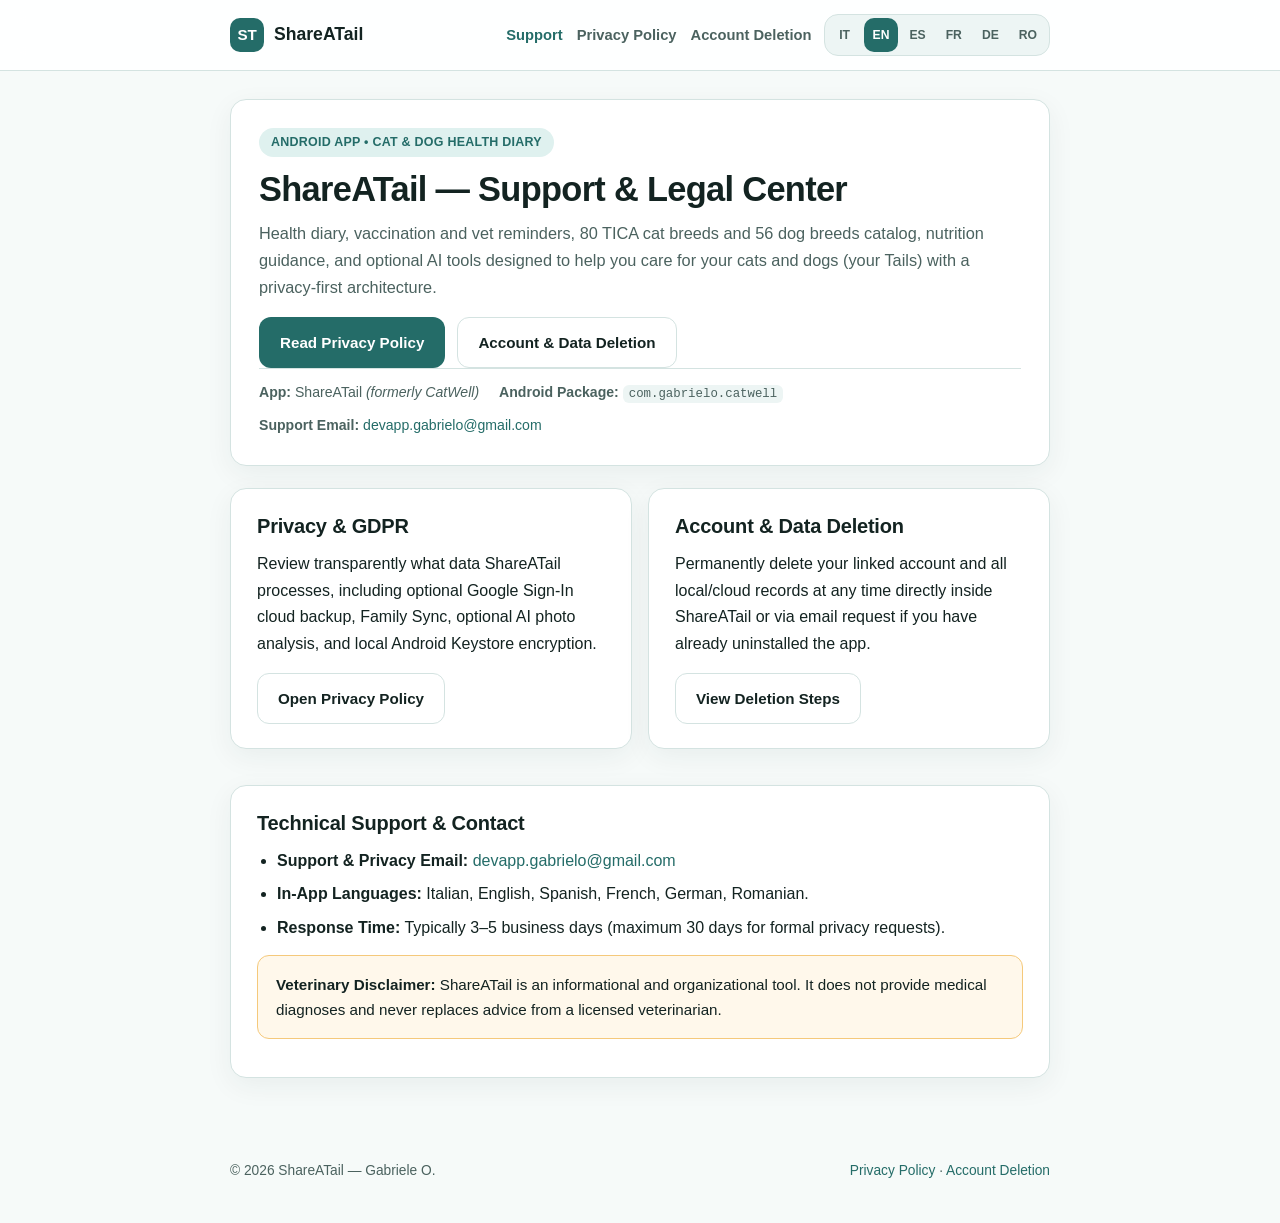
==== commit ad5d8ded: "Add files via upload" ====
--- a/index.html
+++ b/index.html
@@ -3,16 +3,16 @@
 <head>
   <meta charset="UTF-8">
   <meta name="viewport" content="width=device-width, initial-scale=1.0">
-  <title>CatWell — Support, Privacy &amp; Account Deletion</title>
-  <meta name="description" content="Official support center, GDPR/international Privacy Policy, and Account Deletion instructions for the CatWell Android app (IT, EN, ES, FR, DE, RO).">
+  <title>ShareATail — Support, Privacy &amp; Account Deletion</title>
+  <meta name="description" content="Official support center, GDPR/international Privacy Policy, and Account Deletion instructions for the ShareATail Android app (formerly CatWell) in IT, EN, ES, FR, DE, RO.">
   <link rel="stylesheet" href="styles.css">
 </head>
 <body>
   <header class="site-header">
     <div class="header-inner">
       <a class="brand" href="index.html">
-        <span class="brand-mark" aria-hidden="true">CW</span>
-        <span>CatWell</span>
+        <span class="brand-mark" aria-hidden="true">ST</span>
+        <span>ShareATail</span>
       </a>
       <div class="header-actions">
         <nav class="nav-links" aria-label="Main navigation">
@@ -36,18 +36,19 @@
     <!-- ITALIAN -->
     <div data-lang="it">
       <section class="hero">
-        <span class="eyebrow">App Android • Cura e Benessere Felino</span>
-        <h1>CatWell — Supporto &amp; Documentazione Legale</h1>
-        <p class="lead">
-          Diario sanitario, promemoria vaccini e visite, catalogo 80 razze TICA, guida nutrizionale e
-          strumenti AI opzionali per prendersi cura dei propri gatti in modo semplice e privato.
+        <span class="eyebrow">App Android • Diario Salute Gatti e Cani</span>
+        <h1>ShareATail — Supporto &amp; Documentazione Legale</h1>
+        <p class="lead">
+          Diario sanitario, promemoria vaccini e visite, catalogo di 80 razze feline TICA e 56 razze
+          canine, guida nutrizionale e strumenti AI opzionali per prendersi cura dei tuoi gatti e cani
+          (i tuoi Tail) in modo semplice e privato.
         </p>
         <div class="btn-row">
           <a class="btn btn-primary" href="privacy-policy.html#it">Leggi la Privacy Policy</a>
           <a class="btn btn-outline" href="account-deletion.html#it">Eliminazione Account e Dati</a>
         </div>
         <div class="meta-row">
-          <span><strong>App:</strong> CatWell</span>
+          <span><strong>App:</strong> ShareATail <em>(ex CatWell)</em></span>
           <span><strong>Package Android:</strong> <code>com.gabrielo.catwell</code></span>
           <span><strong>Contatto supporto:</strong> <a href="mailto:devapp.gabrielo@gmail.com">devapp.gabrielo@gmail.com</a></span>
         </div>
@@ -57,7 +58,7 @@
         <article class="card">
           <h2>Privacy &amp; GDPR</h2>
           <p>
-            Scopri quali dati tratta CatWell, come funzionano il backup opzionale su Firebase, la
+            Scopri quali dati tratta ShareATail, come funzionano il backup opzionale su Firebase, la
             condivisione Famiglia, le funzioni AI e la cifratura locale con Android Keystore.
           </p>
           <div class="btn-row"><a class="btn btn-outline" href="privacy-policy.html#it">Apri Privacy Policy</a></div>
@@ -75,12 +76,12 @@
       <section class="card">
         <h2>Assistenza Tecnica &amp; Contatti</h2>
         <ul>
-          <li><strong>Email supporto e privacy:</strong> <a href="mailto:devapp.gabrielo@gmail.com?subject=Supporto%20CatWell">devapp.gabrielo@gmail.com</a></li>
+          <li><strong>Email supporto e privacy:</strong> <a href="mailto:devapp.gabrielo@gmail.com?subject=Supporto%20ShareATail">devapp.gabrielo@gmail.com</a></li>
           <li><strong>Lingue dell'app:</strong> Italiano, English, Español, Français, Deutsch, Română.</li>
           <li><strong>Tempi di risposta:</strong> 3–5 giorni lavorativi (massimo 30 giorni per richieste formali GDPR).</li>
         </ul>
         <div class="callout">
-          <strong>Avviso veterinario:</strong> CatWell è uno strumento informativo e organizzativo.
+          <strong>Avviso veterinario:</strong> ShareATail è uno strumento informativo e organizzativo.
           Non fornisce diagnosi mediche e non sostituisce un medico veterinario qualificato.
         </div>
       </section>
@@ -89,18 +90,19 @@
     <!-- ENGLISH -->
     <div data-lang="en" class="lang-hidden">
       <section class="hero">
-        <span class="eyebrow">Android App • Feline Care &amp; Wellness</span>
-        <h1>CatWell — Support &amp; Legal Center</h1>
-        <p class="lead">
-          Health diary, vaccination and vet reminders, 80-breed TICA catalog, nutrition guidance, and
-          optional AI tools designed to help you care for your cats with privacy-first architecture.
+        <span class="eyebrow">Android App • Cat &amp; Dog Health Diary</span>
+        <h1>ShareATail — Support &amp; Legal Center</h1>
+        <p class="lead">
+          Health diary, vaccination and vet reminders, 80 TICA cat breeds and 56 dog breeds catalog,
+          nutrition guidance, and optional AI tools designed to help you care for your cats and dogs
+          (your Tails) with a privacy-first architecture.
         </p>
         <div class="btn-row">
           <a class="btn btn-primary" href="privacy-policy.html#en">Read Privacy Policy</a>
           <a class="btn btn-outline" href="account-deletion.html#en">Account &amp; Data Deletion</a>
         </div>
         <div class="meta-row">
-          <span><strong>App:</strong> CatWell</span>
+          <span><strong>App:</strong> ShareATail <em>(formerly CatWell)</em></span>
           <span><strong>Android Package:</strong> <code>com.gabrielo.catwell</code></span>
           <span><strong>Support Email:</strong> <a href="mailto:devapp.gabrielo@gmail.com">devapp.gabrielo@gmail.com</a></span>
         </div>
@@ -110,7 +112,7 @@
         <article class="card">
           <h2>Privacy &amp; GDPR</h2>
           <p>
-            Review transparently what data CatWell processes, including optional Google Sign-In cloud
+            Review transparently what data ShareATail processes, including optional Google Sign-In cloud
             backup, Family Sync, optional AI photo analysis, and local Android Keystore encryption.
           </p>
           <div class="btn-row"><a class="btn btn-outline" href="privacy-policy.html#en">Open Privacy Policy</a></div>
@@ -119,7 +121,7 @@
           <h2>Account &amp; Data Deletion</h2>
           <p>
             Permanently delete your linked account and all local/cloud records at any time directly
-            inside CatWell or via email request if you have already uninstalled the app.
+            inside ShareATail or via email request if you have already uninstalled the app.
           </p>
           <div class="btn-row"><a class="btn btn-outline" href="account-deletion.html#en">View Deletion Steps</a></div>
         </article>
@@ -128,12 +130,12 @@
       <section class="card">
         <h2>Technical Support &amp; Contact</h2>
         <ul>
-          <li><strong>Support &amp; Privacy Email:</strong> <a href="mailto:devapp.gabrielo@gmail.com?subject=CatWell%20Support">devapp.gabrielo@gmail.com</a></li>
+          <li><strong>Support &amp; Privacy Email:</strong> <a href="mailto:devapp.gabrielo@gmail.com?subject=ShareATail%20Support">devapp.gabrielo@gmail.com</a></li>
           <li><strong>In-App Languages:</strong> Italian, English, Spanish, French, German, Romanian.</li>
           <li><strong>Response Time:</strong> Typically 3–5 business days (maximum 30 days for formal privacy requests).</li>
         </ul>
         <div class="callout">
-          <strong>Veterinary Disclaimer:</strong> CatWell is an informational and organizational tool.
+          <strong>Veterinary Disclaimer:</strong> ShareATail is an informational and organizational tool.
           It does not provide medical diagnoses and never replaces advice from a licensed veterinarian.
         </div>
       </section>
@@ -142,18 +144,19 @@
     <!-- SPANISH -->
     <div data-lang="es" class="lang-hidden">
       <section class="hero">
-        <span class="eyebrow">App Android • Cuidado y Bienestar Felino</span>
-        <h1>CatWell — Soporte y Documentación Legal</h1>
-        <p class="lead">
-          Diario de salud, recordatorios de vacunas y citas veterinarias, catálogo de 80 razas TICA,
-          guía nutricional y herramientas de IA opcionales para cuidar a tus gatos con privacidad.
+        <span class="eyebrow">App Android • Salud de Gatos y Perros</span>
+        <h1>ShareATail — Soporte y Documentación Legal</h1>
+        <p class="lead">
+          Diario de salud, recordatorios de vacunas y citas veterinarias, catálogo de 80 razas felinas
+          TICA y 56 razas caninas, guía nutricional y herramientas de IA opcionales para cuidar a tus
+          gatos y perros (tus Tails) con privacidad.
         </p>
         <div class="btn-row">
           <a class="btn btn-primary" href="privacy-policy.html#es">Leer Política de Privacidad</a>
           <a class="btn btn-outline" href="account-deletion.html#es">Eliminación de Cuenta y Datos</a>
         </div>
         <div class="meta-row">
-          <span><strong>App:</strong> CatWell</span>
+          <span><strong>App:</strong> ShareATail <em>(antes CatWell)</em></span>
           <span><strong>Paquete Android:</strong> <code>com.gabrielo.catwell</code></span>
           <span><strong>Correo de soporte:</strong> <a href="mailto:devapp.gabrielo@gmail.com">devapp.gabrielo@gmail.com</a></span>
         </div>
@@ -163,7 +166,7 @@
         <article class="card">
           <h2>Privacidad y RGPD</h2>
           <p>
-            Consulta qué datos procesa CatWell, cómo funcionan la copia de seguridad en Firebase, la
+            Consulta qué datos procesa ShareATail, cómo funcionan la copia de seguridad en Firebase, la
             sincronización familiar, las funciones de IA y el cifrado local con Android Keystore.
           </p>
           <div class="btn-row"><a class="btn btn-outline" href="privacy-policy.html#es">Abrir Privacidad</a></div>
@@ -181,12 +184,12 @@
       <section class="card">
         <h2>Soporte Técnico y Contacto</h2>
         <ul>
-          <li><strong>Correo de soporte y privacidad:</strong> <a href="mailto:devapp.gabrielo@gmail.com?subject=Soporte%20CatWell">devapp.gabrielo@gmail.com</a></li>
+          <li><strong>Correo de soporte y privacidad:</strong> <a href="mailto:devapp.gabrielo@gmail.com?subject=Soporte%20ShareATail">devapp.gabrielo@gmail.com</a></li>
           <li><strong>Idiomas de la app:</strong> Italiano, English, Español, Français, Deutsch, Română.</li>
           <li><strong>Tiempo de respuesta:</strong> 3–5 días laborables (máximo 30 días para solicitudes formales de privacidad).</li>
         </ul>
         <div class="callout">
-          <strong>Aviso veterinario:</strong> CatWell es una herramienta informativa y organizativa.
+          <strong>Aviso veterinario:</strong> ShareATail es una herramienta informativa y organizativa.
           No ofrece diagnósticos médicos ni sustituye la consulta de un veterinario titulado.
         </div>
       </section>
@@ -195,18 +198,19 @@
     <!-- FRENCH -->
     <div data-lang="fr" class="lang-hidden">
       <section class="hero">
-        <span class="eyebrow">Application Android • Santé et Bien-être Félin</span>
-        <h1>CatWell — Assistance et Mentions Légales</h1>
-        <p class="lead">
-          Carnet de santé, rappels de vaccins et visites vétérinaires, catalogue de 80 races TICA,
-          guide nutritionnel et outils IA optionnels pour prendre soin de vos chats en toute confidentialité.
+        <span class="eyebrow">Application Android • Santé Chats &amp; Chiens</span>
+        <h1>ShareATail — Assistance et Mentions Légales</h1>
+        <p class="lead">
+          Carnet de santé, rappels de vaccins et visites vétérinaires, catalogue de 80 races félines
+          TICA et 56 races canines, guide nutritionnel et outils IA optionnels pour prendre soin de vos
+          chats et chiens (vos Tails) en toute confidentialité.
         </p>
         <div class="btn-row">
           <a class="btn btn-primary" href="privacy-policy.html#fr">Lire la Politique de Confidentialité</a>
           <a class="btn btn-outline" href="account-deletion.html#fr">Suppression du Compte et des Données</a>
         </div>
         <div class="meta-row">
-          <span><strong>Application :</strong> CatWell</span>
+          <span><strong>Application :</strong> ShareATail <em>(anciennement CatWell)</em></span>
           <span><strong>Package Android :</strong> <code>com.gabrielo.catwell</code></span>
           <span><strong>Contact :</strong> <a href="mailto:devapp.gabrielo@gmail.com">devapp.gabrielo@gmail.com</a></span>
         </div>
@@ -216,7 +220,7 @@
         <article class="card">
           <h2>Confidentialité &amp; RGPD</h2>
           <p>
-            Découvrez en toute transparence les données traitées par CatWell : sauvegarde cloud Firebase
+            Découvrez en toute transparence les données traitées par ShareATail : sauvegarde cloud Firebase
             optionnelle, partage Famille, analyse photo IA et chiffrement local via Android Keystore.
           </p>
           <div class="btn-row"><a class="btn btn-outline" href="privacy-policy.html#fr">Ouvrir la Politique</a></div>
@@ -234,12 +238,12 @@
       <section class="card">
         <h2>Assistance Technique et Contact</h2>
         <ul>
-          <li><strong>E-mail d'assistance et confidentialité :</strong> <a href="mailto:devapp.gabrielo@gmail.com?subject=Assistance%20CatWell">devapp.gabrielo@gmail.com</a></li>
+          <li><strong>E-mail d'assistance et confidentialité :</strong> <a href="mailto:devapp.gabrielo@gmail.com?subject=Assistance%20ShareATail">devapp.gabrielo@gmail.com</a></li>
           <li><strong>Langues prises en charge :</strong> Italiano, English, Español, Français, Deutsch, Română.</li>
           <li><strong>Délai de réponse :</strong> 3 à 5 jours ouvrés (30 jours maximum pour les demandes RGPD).</li>
         </ul>
         <div class="callout">
-          <strong>Avertissement vétérinaire :</strong> CatWell est un outil d'organisation et d'information.
+          <strong>Avertissement vétérinaire :</strong> ShareATail est un outil d'organisation et d'information.
           Il ne fournit aucun diagnostic médical et ne remplace jamais un vétérinaire qualifié.
         </div>
       </section>
@@ -248,18 +252,19 @@
     <!-- GERMAN -->
     <div data-lang="de" class="lang-hidden">
       <section class="hero">
-        <span class="eyebrow">Android-App • Katzengesundheit &amp; Pflege</span>
-        <h1>CatWell — Support &amp; Rechtliche Hinweise</h1>
-        <p class="lead">
-          Gesundheitstagebuch, Impf- und Tierarzterinnerungen, 80-Rassen-TICA-Katalog, Ernährungsguide
-          und optionale KI-Funktionen für die sichere und private Pflege deiner Katzen.
+        <span class="eyebrow">Android-App • Gesundheit für Katze &amp; Hund</span>
+        <h1>ShareATail — Support &amp; Rechtliche Hinweise</h1>
+        <p class="lead">
+          Gesundheitstagebuch, Impf- und Tierarzterinnerungen, Katalog mit 80 TICA-Katzenrassen und
+          56 Hunderassen, Ernährungsratgeber und optionale KI-Funktionen für die sichere und private
+          Pflege deiner Katzen und Hunde (deiner Tails).
         </p>
         <div class="btn-row">
           <a class="btn btn-primary" href="privacy-policy.html#de">Datenschutzerklärung lesen</a>
           <a class="btn btn-outline" href="account-deletion.html#de">Konto- &amp; Datenlöschung</a>
         </div>
         <div class="meta-row">
-          <span><strong>App:</strong> CatWell</span>
+          <span><strong>App:</strong> ShareATail <em>(ehemals CatWell)</em></span>
           <span><strong>Android-Paket:</strong> <code>com.gabrielo.catwell</code></span>
           <span><strong>Support-E-Mail:</strong> <a href="mailto:devapp.gabrielo@gmail.com">devapp.gabrielo@gmail.com</a></span>
         </div>
@@ -269,7 +274,7 @@
         <article class="card">
           <h2>Datenschutz &amp; DSGVO</h2>
           <p>
-            Erfahre transparent, welche Daten CatWell verarbeitet: optionales Firebase-Cloud-Backup,
+            Erfahre transparent, welche Daten ShareATail verarbeitet: optionales Firebase-Cloud-Backup,
             Familien-Sync, optionale KI-Fotoanalyse und lokale Verschlüsselung per Android Keystore.
           </p>
           <div class="btn-row"><a class="btn btn-outline" href="privacy-policy.html#de">Datenschutz öffnen</a></div>
@@ -287,12 +292,12 @@
       <section class="card">
         <h2>Technischer Support &amp; Kontakt</h2>
         <ul>
-          <li><strong>Support- und Datenschutz-E-Mail:</strong> <a href="mailto:devapp.gabrielo@gmail.com?subject=CatWell%20Support">devapp.gabrielo@gmail.com</a></li>
+          <li><strong>Support- und Datenschutz-E-Mail:</strong> <a href="mailto:devapp.gabrielo@gmail.com?subject=ShareATail%20Support">devapp.gabrielo@gmail.com</a></li>
           <li><strong>Unterstützte Sprachen:</strong> Italiano, English, Español, Français, Deutsch, Română.</li>
           <li><strong>Antwortzeit:</strong> In der Regel 3–5 Werktage (maximal 30 Tage für DSGVO-Anfragen).</li>
         </ul>
         <div class="callout">
-          <strong>Tierärztlicher Hinweis:</strong> CatWell ist ein Informations- und Organisationswerkzeug.
+          <strong>Tierärztlicher Hinweis:</strong> ShareATail ist ein Informations- und Organisationswerkzeug.
           Die App stellt keine medizinischen Diagnosen und ersetzt keinen Tierarzt.
         </div>
       </section>
@@ -301,18 +306,19 @@
     <!-- ROMANIAN -->
     <div data-lang="ro" class="lang-hidden">
       <section class="hero">
-        <span class="eyebrow">Aplicație Android • Îngrijire și Sănătate Felină</span>
-        <h1>CatWell — Suport și Documentație Legală</h1>
+        <span class="eyebrow">Aplicație Android • Sănătate Pisici și Câini</span>
+        <h1>ShareATail — Suport și Documentație Legală</h1>
         <p class="lead">
           Jurnal de sănătate, notificări pentru vaccinuri și vizite veterinare, catalog cu 80 de rase
-          TICA, ghid nutrițional și instrumente AI opționale pentru îngrijirea pisicilor tale.
+          de pisici TICA și 56 de rase de câini, ghid nutrițional și instrumente AI opționale pentru
+          îngrijirea pisicilor și câinilor tăi (Tails).
         </p>
         <div class="btn-row">
           <a class="btn btn-primary" href="privacy-policy.html#ro">Citește Politica de Confidențialitate</a>
           <a class="btn btn-outline" href="account-deletion.html#ro">Ștergere Cont și Date</a>
         </div>
         <div class="meta-row">
-          <span><strong>Aplicație:</strong> CatWell</span>
+          <span><strong>Aplicație:</strong> ShareATail <em>(fostă CatWell)</em></span>
           <span><strong>Pachet Android:</strong> <code>com.gabrielo.catwell</code></span>
           <span><strong>Email suport:</strong> <a href="mailto:devapp.gabrielo@gmail.com">devapp.gabrielo@gmail.com</a></span>
         </div>
@@ -322,8 +328,8 @@
         <article class="card">
           <h2>Confidențialitate &amp; GDPR</h2>
           <p>
-            Află transparent ce date prelucrează CatWell: backup cloud opțional în Firebase, sincronizare
-            de familie, funcții AI opționale și criptare locală cu Android Keystore.
+            Află transparent ce date prelucrează ShareATail: backup cloud opțional în Firebase,
+            sincronizare de familie, funcții AI opționale și criptare locală cu Android Keystore.
           </p>
           <div class="btn-row"><a class="btn btn-outline" href="privacy-policy.html#ro">Deschide Politica</a></div>
         </article>
@@ -340,12 +346,12 @@
       <section class="card">
         <h2>Asistență Tehnică și Contact</h2>
         <ul>
-          <li><strong>Email suport și confidențialitate:</strong> <a href="mailto:devapp.gabrielo@gmail.com?subject=Suport%20CatWell">devapp.gabrielo@gmail.com</a></li>
+          <li><strong>Email suport și confidențialitate:</strong> <a href="mailto:devapp.gabrielo@gmail.com?subject=Suport%20ShareATail">devapp.gabrielo@gmail.com</a></li>
           <li><strong>Limbi disponibile în aplicație:</strong> Italiano, English, Español, Français, Deutsch, Română.</li>
           <li><strong>Timp de răspuns:</strong> 3–5 zile lucrătoare (maximum 30 de zile pentru cereri GDPR).</li>
         </ul>
         <div class="callout">
-          <strong>Notă veterinară:</strong> CatWell este un instrument informativ și de organizare.
+          <strong>Notă veterinară:</strong> ShareATail este un instrument informativ și de organizare.
           Nu oferă diagnostice medicale și nu înlocuiește consultul unui medic veterinar autorizat.
         </div>
       </section>
@@ -353,7 +359,7 @@
   </main>
 
   <footer class="site-footer">
-    <span>© 2026 CatWell — Gabriele O.</span>
+    <span>© 2026 ShareATail — Gabriele O.</span>
     <span><a href="privacy-policy.html">Privacy Policy</a> · <a href="account-deletion.html">Account Deletion</a></span>
   </footer>
 
@@ -385,7 +391,7 @@
           if (labels[key]) el.textContent = labels[key];
         });
         if (persist) {
-          try { sessionStorage.setItem('catwell_legal_lang', lang); } catch (e) {}
+          try { sessionStorage.setItem('shareatail_legal_lang', lang); } catch (e) {}
         }
       }
       function detectInitialLang() {
@@ -397,7 +403,7 @@
           if (hash === '#' + code || hash.indexOf('#' + code + '-') === 0) return code;
         }
         try {
-          var saved = sessionStorage.getItem('catwell_legal_lang');
+          var saved = sessionStorage.getItem('shareatail_legal_lang') || sessionStorage.getItem('catwell_legal_lang');
           if (SUPPORTED.indexOf(saved) !== -1) return saved;
         } catch (e) {}
         var browserLang = (navigator.language || (navigator.languages && navigator.languages[0]) || 'en').toLowerCase().slice(0, 2);
--- a/styles.css
+++ b/styles.css
@@ -1,32 +1,34 @@
 :root {
-  --bg: #f6faf8;
+  --bg: #f6faf9;
   --surface: #ffffff;
-  --surface-subtle: #edf5f1;
-  --text: #13231f;
-  --text-muted: #4b615b;
-  --primary: #0f766e;
-  --primary-hover: #0d5f59;
-  --primary-soft: #d9f2ec;
-  --border: #d5e4de;
+  --surface-subtle: #edf5f4;
+  --text: #132321;
+  --text-muted: #4b625f;
+  --primary: #246c68;
+  --primary-hover: #1c5754;
+  --primary-soft: #dff1ef;
+  --accent: #e07a5f;
+  --border: #d4e3e1;
   --danger: #b42318;
   --danger-soft: #fee4e2;
   --warning-bg: #fff8eb;
   --warning-border: #f5c97b;
-  --shadow: 0 8px 28px rgba(15, 45, 38, 0.06);
+  --shadow: 0 8px 28px rgba(20, 56, 54, 0.06);
   --radius: 16px;
 }
 
 @media (prefers-color-scheme: dark) {
   :root {
-    --bg: #0c1412;
-    --surface: #13201d;
-    --surface-subtle: #192925;
-    --text: #e9f3f0;
-    --text-muted: #a3bab3;
-    --primary: #2dd4bf;
-    --primary-hover: #5eead4;
-    --primary-soft: rgba(45, 212, 191, 0.14);
-    --border: #243934;
+    --bg: #0c1514;
+    --surface: #132120;
+    --surface-subtle: #192b29;
+    --text: #eaf3f2;
+    --text-muted: #a4bcb9;
+    --primary: #52b8b1;
+    --primary-hover: #75cfc9;
+    --primary-soft: rgba(82, 184, 177, 0.16);
+    --accent: #f0957d;
+    --border: #243b39;
     --danger: #fda29b;
     --danger-soft: rgba(240, 68, 56, 0.16);
     --warning-bg: rgba(245, 158, 11, 0.12);
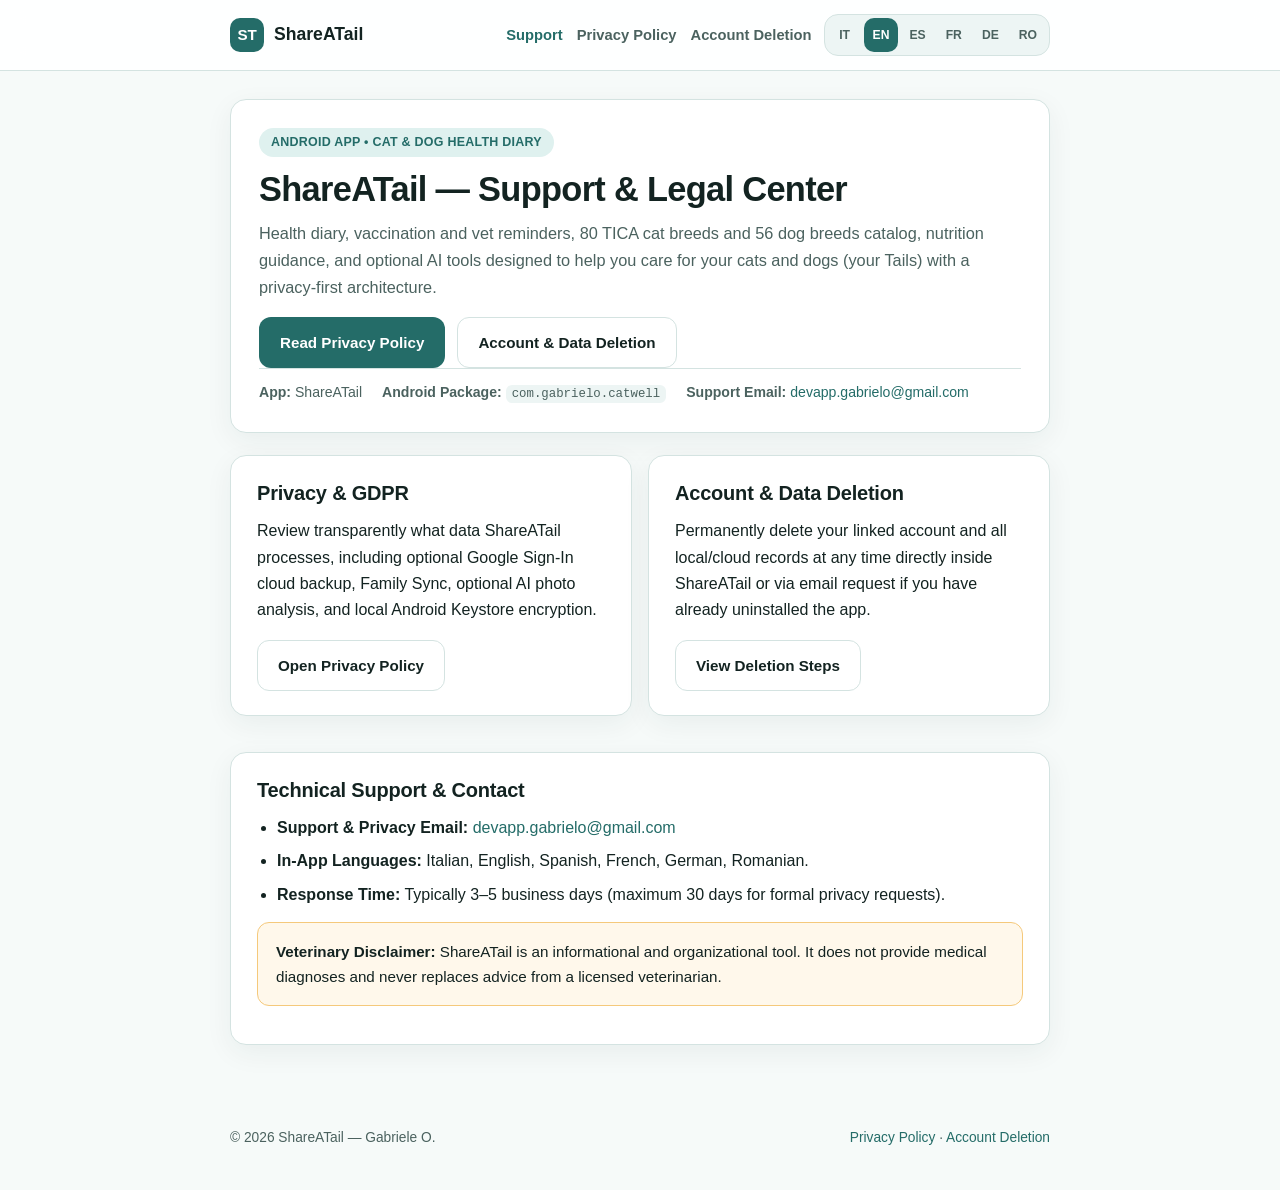
==== commit a3e78ed2: "Add files via upload" ====
--- a/index.html
+++ b/index.html
@@ -4,7 +4,7 @@
   <meta charset="UTF-8">
   <meta name="viewport" content="width=device-width, initial-scale=1.0">
   <title>ShareATail — Support, Privacy &amp; Account Deletion</title>
-  <meta name="description" content="Official support center, GDPR/international Privacy Policy, and Account Deletion instructions for the ShareATail Android app (formerly CatWell) in IT, EN, ES, FR, DE, RO.">
+  <meta name="description" content="Official support center, GDPR/international Privacy Policy, and Account Deletion instructions for the ShareATail Android app in IT, EN, ES, FR, DE, RO.">
   <link rel="stylesheet" href="styles.css">
 </head>
 <body>
@@ -48,7 +48,7 @@
           <a class="btn btn-outline" href="account-deletion.html#it">Eliminazione Account e Dati</a>
         </div>
         <div class="meta-row">
-          <span><strong>App:</strong> ShareATail <em>(ex CatWell)</em></span>
+          <span><strong>App:</strong> ShareATail</span>
           <span><strong>Package Android:</strong> <code>com.gabrielo.catwell</code></span>
           <span><strong>Contatto supporto:</strong> <a href="mailto:devapp.gabrielo@gmail.com">devapp.gabrielo@gmail.com</a></span>
         </div>
@@ -102,7 +102,7 @@
           <a class="btn btn-outline" href="account-deletion.html#en">Account &amp; Data Deletion</a>
         </div>
         <div class="meta-row">
-          <span><strong>App:</strong> ShareATail <em>(formerly CatWell)</em></span>
+          <span><strong>App:</strong> ShareATail</span>
           <span><strong>Android Package:</strong> <code>com.gabrielo.catwell</code></span>
           <span><strong>Support Email:</strong> <a href="mailto:devapp.gabrielo@gmail.com">devapp.gabrielo@gmail.com</a></span>
         </div>
@@ -156,7 +156,7 @@
           <a class="btn btn-outline" href="account-deletion.html#es">Eliminación de Cuenta y Datos</a>
         </div>
         <div class="meta-row">
-          <span><strong>App:</strong> ShareATail <em>(antes CatWell)</em></span>
+          <span><strong>App:</strong> ShareATail</span>
           <span><strong>Paquete Android:</strong> <code>com.gabrielo.catwell</code></span>
           <span><strong>Correo de soporte:</strong> <a href="mailto:devapp.gabrielo@gmail.com">devapp.gabrielo@gmail.com</a></span>
         </div>
@@ -210,7 +210,7 @@
           <a class="btn btn-outline" href="account-deletion.html#fr">Suppression du Compte et des Données</a>
         </div>
         <div class="meta-row">
-          <span><strong>Application :</strong> ShareATail <em>(anciennement CatWell)</em></span>
+          <span><strong>Application :</strong> ShareATail</span>
           <span><strong>Package Android :</strong> <code>com.gabrielo.catwell</code></span>
           <span><strong>Contact :</strong> <a href="mailto:devapp.gabrielo@gmail.com">devapp.gabrielo@gmail.com</a></span>
         </div>
@@ -264,7 +264,7 @@
           <a class="btn btn-outline" href="account-deletion.html#de">Konto- &amp; Datenlöschung</a>
         </div>
         <div class="meta-row">
-          <span><strong>App:</strong> ShareATail <em>(ehemals CatWell)</em></span>
+          <span><strong>App:</strong> ShareATail</span>
           <span><strong>Android-Paket:</strong> <code>com.gabrielo.catwell</code></span>
           <span><strong>Support-E-Mail:</strong> <a href="mailto:devapp.gabrielo@gmail.com">devapp.gabrielo@gmail.com</a></span>
         </div>
@@ -318,7 +318,7 @@
           <a class="btn btn-outline" href="account-deletion.html#ro">Ștergere Cont și Date</a>
         </div>
         <div class="meta-row">
-          <span><strong>Aplicație:</strong> ShareATail <em>(fostă CatWell)</em></span>
+          <span><strong>Aplicație:</strong> ShareATail</span>
           <span><strong>Pachet Android:</strong> <code>com.gabrielo.catwell</code></span>
           <span><strong>Email suport:</strong> <a href="mailto:devapp.gabrielo@gmail.com">devapp.gabrielo@gmail.com</a></span>
         </div>
